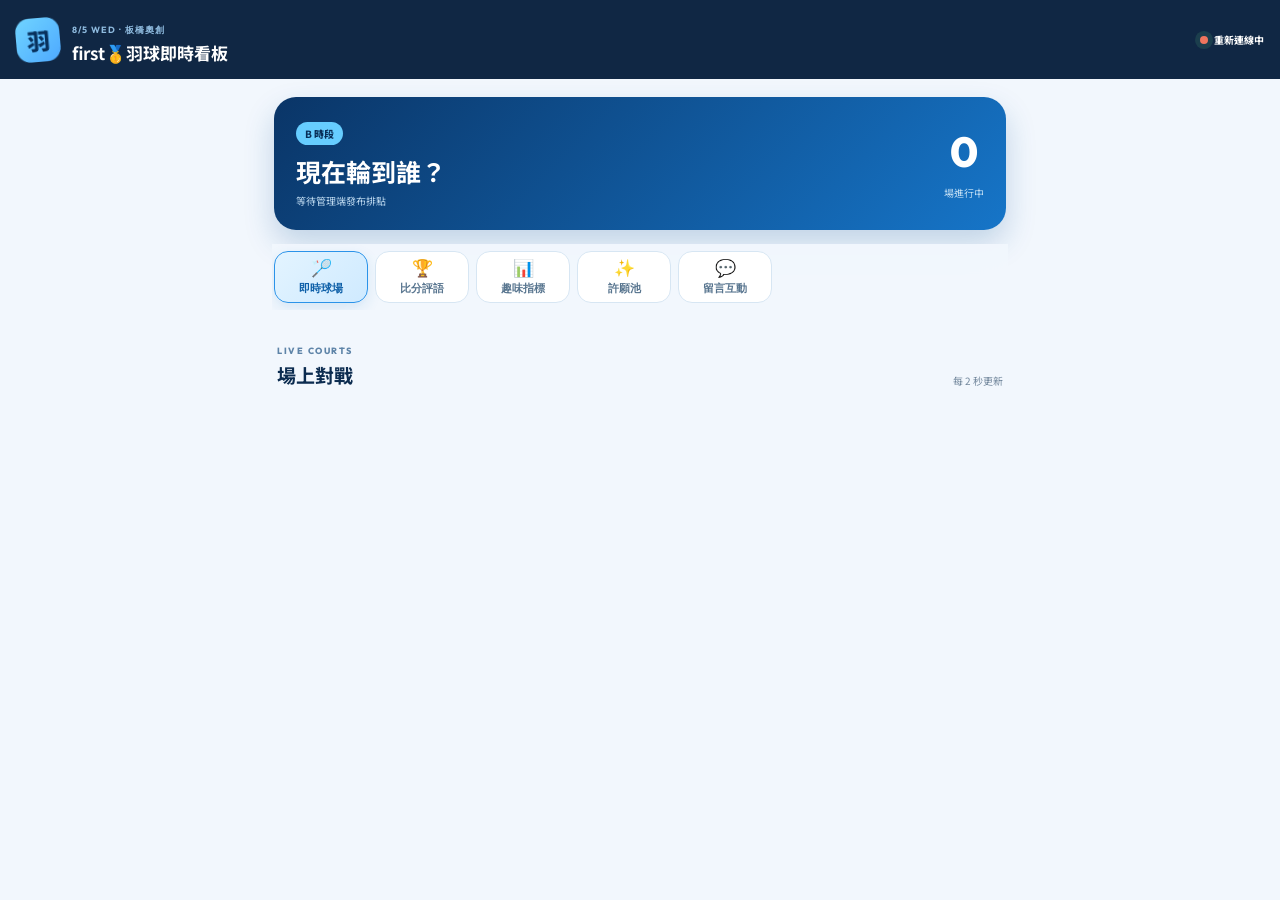
==== live.html @ 1ec9448b "Initial badminton management and player console" ====
<!doctype html>
<html lang="zh-Hant">
<head>
  <meta charset="UTF-8">
  <meta name="viewport" content="width=device-width,initial-scale=1,viewport-fit=cover">
  <meta name="theme-color" content="#071f3d">
  <title>first🥇羽球即時看板</title>
  <link rel="preconnect" href="https://fonts.googleapis.com">
  <link rel="preconnect" href="https://fonts.gstatic.com" crossorigin>
  <link href="https://fonts.googleapis.com/css2?family=Noto+Sans+TC:wght@400;500;600;700;800;900&family=Outfit:wght@600;700;800&display=swap" rel="stylesheet">
  <link rel="stylesheet" href="live.css">
  <link rel="stylesheet" href="live-extra.css">
</head>
<body>
  <header class="live-header">
    <div class="brand-ball">羽</div>
    <div><small>8/5 WED · 板橋奧創</small><h1>first🥇羽球即時看板</h1></div>
    <span class="connection"><i></i><b id="connection-text">連線中</b></span>
  </header>
  <main>
    <section class="hero">
      <div><span id="session-label">B 時段</span><h2>現在輪到誰？</h2><p id="updated-at">等待管理端發布排點</p></div>
      <div class="hero-number"><strong id="live-court-count">0</strong><small>場進行中</small></div>
    </section>

    <nav class="live-menu" aria-label="球友看板分類">
      <button class="active" data-live-menu="courts" aria-pressed="true"><span>🏸</span>即時球場</button>
      <button data-live-menu="results" aria-pressed="false"><span>🏆</span>比分評語</button>
      <button data-live-menu="stats" aria-pressed="false"><span>📊</span>趣味指標</button>
      <button data-live-menu="wishes" aria-pressed="false"><span>✨</span>許願池</button>
      <button data-live-menu="chat" aria-pressed="false"><span>💬</span>留言互動</button>
    </nav>

    <section class="live-panel active" data-live-panel="courts"><div class="section-title"><div><small>LIVE COURTS</small><h2>場上對戰</h2></div><span>每 2 秒更新</span></div><div id="live-courts" class="live-courts"></div></section>

    <section class="live-panel" data-live-panel="results"><div class="section-title"><div><small>LATEST RESULTS</small><h2>最新比分與評語</h2></div><button id="toggle-results" class="section-toggle" type="button" hidden>展開全部</button></div><div id="recent-results" class="results"></div></section>

    <section class="live-panel" data-live-panel="stats"><div class="section-title"><div><small>FUN STATS</small><h2>今晚趣味指標</h2></div><button id="toggle-stats" class="section-toggle" type="button" hidden>展開全部</button></div><div id="fun-stats" class="stats"></div></section>

    <section class="live-panel public-wish-section" data-live-panel="wishes"><div class="section-title"><div><small>WISH POOL</small><h2>球友許願池</h2></div><span>用比賽表現累積點數</span></div><div class="wish-points-guide"><span>勝場＋1</span><span>3 連勝＋2</span><span>越級成功＋2</span><span>Elo +25 換 1 點</span></div><form id="wish-form" class="wish-form"><select id="wish-player" required><option value="">我是誰？</option></select><select id="wish-type" required><option value="partner">指定搭檔 · 3 點</option><option value="opponent">指定對手 · 4 點</option><option value="mixed">想打混雙 · 3 點</option><option value="boss">挑戰魔王 · 5 點</option></select><input id="wish-target" maxlength="30" placeholder="對象或補充說明"><button>送出願望</button></form><div id="public-wishes" class="public-wishes"></div></section>

    <section class="live-panel cheer-section" data-live-panel="chat">
      <div class="section-title"><div><small>COURTSIDE CHAT</small><h2>場邊留言</h2></div><span>一起加油 🏸</span></div>
      <div id="comment-target" class="comment-target" hidden><span>正在針對 <b id="comment-target-label"></b> 留言</span><button id="clear-comment-target" type="button">改為一般留言 ×</button></div>
      <form id="comment-form" class="comment-form"><input id="comment-name" maxlength="18" placeholder="你的名字" autocomplete="nickname" required><input id="comment-message" maxlength="120" placeholder="說點什麼…" required><button>送出</button></form>
      <div id="comments" class="comments"></div>
    </section>
  </main>
  <div id="live-toast" class="live-toast"></div>
  <script src="live.js"></script>
</body>
</html>
---- live.css ----
:root{--navy:#071f3d;--blue:#176ec4;--sky:#5fc8ff;--paper:#f2f7fd;--ink:#0c2c50;--muted:#72879c;--gold:#f4bd4b;--line:#d9e7f4}*{box-sizing:border-box}body{margin:0;background:var(--paper);color:var(--ink);font-family:"Noto Sans TC",sans-serif}.live-header{position:sticky;top:0;z-index:10;display:grid;grid-template-columns:auto 1fr auto;gap:12px;align-items:center;padding:14px max(16px,env(safe-area-inset-left));background:rgba(7,31,61,.96);color:#fff;backdrop-filter:blur(14px)}.brand-ball{display:grid;place-items:center;width:44px;height:44px;border-radius:14px;background:linear-gradient(135deg,#70d4ff,#4da9ff);color:#08315d;font-size:23px;font-weight:900;transform:rotate(-5deg)}.live-header small{color:#8fbbdf;font:700 9px Outfit;letter-spacing:1px}.live-header h1{margin:2px 0 0;font-size:17px}.connection{display:flex;align-items:center;gap:6px;font-size:10px}.connection i{width:8px;height:8px;border-radius:50%;background:#68e38c;box-shadow:0 0 0 5px rgba(104,227,140,.12)}.connection.offline i{background:#ef755e}main{width:min(760px,100%);margin:auto;padding:18px 14px calc(32px + env(safe-area-inset-bottom))}.hero{display:flex;justify-content:space-between;align-items:center;padding:22px;border-radius:22px;background:linear-gradient(135deg,#0a3567,#1675c8);color:#fff;box-shadow:0 14px 30px rgba(20,86,148,.22)}.hero span{display:inline-block;padding:4px 9px;border-radius:99px;background:#66cdff;color:#082e58;font-size:10px;font-weight:800}.hero h2{margin:8px 0 4px;font-size:25px}.hero p{margin:0;color:#bcd8ef;font-size:10px}.hero-number{text-align:center}.hero-number strong{display:block;font:800 42px Outfit}.hero-number small{color:#c3dff4;font-size:10px}.section-title{display:flex;justify-content:space-between;align-items:end;margin:25px 3px 11px}.section-title small{color:#5e84a8;font:800 9px Outfit;letter-spacing:1.5px}.section-title h2{margin:2px 0 0;font-size:19px}.section-title>span{color:var(--muted);font-size:10px}.live-courts,.results,.comments{display:grid;gap:10px}.live-court,.result-card,.comment{border:1px solid var(--line);border-radius:18px;background:#fff;box-shadow:0 8px 22px rgba(25,75,119,.07)}.live-court{overflow:hidden}.court-heading{display:flex;justify-content:space-between;padding:13px 15px;background:#eaf5ff}.court-heading strong{font-size:13px}.court-heading span{color:#1670bd;font-size:10px;font-weight:700}.matchup{display:grid;grid-template-columns:1fr auto 1fr;align-items:center;padding:18px 14px}.side{display:grid;gap:6px;text-align:center}.side b{font-size:17px}.versus{color:#93a6b8;font:800 10px Outfit}.empty-live{padding:26px;border:1px dashed #b9cfe2;border-radius:17px;color:#7890a6;text-align:center;background:#f9fcff}.result-card{padding:15px}.result-top{display:grid;grid-template-columns:1fr auto 1fr;gap:10px;align-items:center}.result-team{font-size:13px;font-weight:700}.result-team:last-child{text-align:right}.result-score{padding:7px 10px;border-radius:11px;background:#0c3766;color:#fff;font:800 19px Outfit;white-space:nowrap}.result-meta{display:flex;justify-content:space-between;margin-top:12px;padding-top:10px;border-top:1px solid #e8f0f7;color:#7b8fa3;font-size:9px}.match-review{color:#176fba!important;font-weight:700}.stats{display:grid;grid-template-columns:repeat(2,1fr);gap:9px}.stat-card{position:relative;overflow:hidden;padding:15px;border:1px solid var(--line);border-radius:16px;background:#fff}.stat-card:first-child{grid-column:1/-1;background:linear-gradient(135deg,#fff7dc,#fff);border-color:#efd276}.stat-rank{position:absolute;right:12px;top:10px;color:#bdd0e0;font:800 26px Outfit}.stat-card:first-child .stat-rank{color:#e1b03e}.stat-card strong{display:block;padding-right:28px;font-size:16px}.stat-card span{display:block;margin-top:7px;color:#5f7890;font-size:10px}.stat-card b{color:#1671c1}.comment-form{display:grid;grid-template-columns:100px 1fr auto;gap:7px;padding:10px;border:1px solid var(--line);border-radius:17px;background:#fff}.comment-form input{min-width:0;border:0;border-radius:10px;background:#f1f6fb;padding:12px;color:var(--ink);font-size:14px}.comment-form button{border:0;border-radius:11px;background:linear-gradient(135deg,#64ceff,#419feb);padding:10px 16px;color:#092e56;font-weight:800}.comments{margin-top:10px}.comment{padding:13px}.comment-head{display:flex;justify-content:space-between}.comment-head strong{font-size:12px}.comment-head time{color:#91a2b2;font-size:9px}.comment p{margin:7px 0 10px;font-size:13px;line-height:1.55}.reactions{display:flex;gap:6px}.reaction{min-height:34px;border:1px solid #dce9f4;border-radius:99px;background:#f6faff;padding:5px 9px;color:#486985;font-size:11px}.live-toast{position:fixed;left:50%;bottom:calc(18px + env(safe-area-inset-bottom));z-index:20;transform:translate(-50%,80px);opacity:0;padding:11px 16px;border-radius:99px;background:#092f5a;color:#fff;font-size:12px;transition:.2s}.live-toast.show{transform:translate(-50%,0);opacity:1}@media(min-width:650px){.live-courts{grid-template-columns:1fr 1fr}.stats{grid-template-columns:repeat(4,1fr)}.stat-card:first-child{grid-column:auto}}@media(max-width:460px){.comment-form{grid-template-columns:1fr auto}.comment-form #comment-name{grid-column:1/-1}.matchup{padding-inline:9px}.side b{font-size:15px}}
---- live-extra.css ----
.match-comment-button{width:100%;min-height:40px;margin-top:11px;border:1px solid #d7e6f3;border-radius:11px;background:#f2f8fd;color:#176bb8;font-size:11px;font-weight:800}
.comment-target{display:flex;justify-content:space-between;align-items:center;gap:8px;margin-bottom:8px;padding:10px 12px;border:1px solid #b9daf5;border-radius:13px;background:#eaf6ff;color:#315d82;font-size:10px}
.comment-target[hidden]{display:none}.comment-target span{min-width:0;overflow:hidden;text-overflow:ellipsis;white-space:nowrap}.comment-target button{flex:0 0 auto;border:0;background:transparent;color:#176bb8;font-size:10px;font-weight:700}
.comment-match-tag{max-width:100%;margin-bottom:9px;padding:4px 8px;border:0;border-radius:99px;background:#e8f4ff;color:#176bb8;font-size:9px;overflow:hidden;text-overflow:ellipsis;white-space:nowrap}
.mobile-court-floor{position:relative;aspect-ratio:1.45;margin:10px;border-radius:7px;overflow:hidden;background-color:#1765aa;background-image:linear-gradient(to right,transparent 10%,rgba(255,255,255,.58) 10%,rgba(255,255,255,.58) calc(10% + 1px),transparent calc(10% + 1px),transparent 50%,rgba(255,255,255,.68) 50%,rgba(255,255,255,.68) calc(50% + 1px),transparent calc(50% + 1px),transparent 90%,rgba(255,255,255,.58) 90%,rgba(255,255,255,.58) calc(90% + 1px),transparent calc(90% + 1px)),linear-gradient(to bottom,transparent 18%,rgba(255,255,255,.66) 18%,rgba(255,255,255,.66) calc(18% + 1px),transparent calc(18% + 1px),transparent 50%,rgba(255,255,255,.9) 50%,rgba(255,255,255,.9) calc(50% + 2px),transparent calc(50% + 2px),transparent 82%,rgba(255,255,255,.66) 82%,rgba(255,255,255,.66) calc(82% + 1px),transparent calc(82% + 1px)),linear-gradient(145deg,#247bc7,#0d4c89);box-shadow:inset 0 0 0 2px rgba(255,255,255,.8),inset 0 0 24px rgba(2,31,67,.25)}.mobile-court-lines{position:absolute;inset:7%;border:1px solid rgba(255,255,255,.65)}.mobile-court-floor .side{position:absolute;left:8%;right:8%;display:grid;grid-template-columns:1fr 1fr;gap:8px;z-index:2}.mobile-court-floor .top-side{top:19%}.mobile-court-floor .bottom-side{bottom:19%}.mobile-court-floor .side b{padding:7px 4px;border:1px solid rgba(255,255,255,.22);border-radius:99px;background:rgba(4,42,80,.58);color:#fff;font-size:13px;text-align:center;backdrop-filter:blur(3px)}.mobile-net{position:absolute;z-index:3;left:0;right:0;top:50%;transform:translateY(-50%);border-top:3px double #fff;color:rgba(255,255,255,.7);font:800 7px Outfit;letter-spacing:3px;text-align:center}.wish-points-guide{display:grid;grid-template-columns:repeat(4,1fr);gap:6px;margin-bottom:9px}.wish-points-guide span{padding:8px 4px;border-radius:10px;background:#e8f4ff;color:#176bb8;font-size:9px;font-weight:800;text-align:center}.wish-form{display:grid;grid-template-columns:1fr 1fr;gap:8px;padding:12px;border:1px solid #d8e7f4;border-radius:16px;background:#fff}.wish-form select,.wish-form input{min-width:0;min-height:44px;border:0;border-radius:10px;background:#f0f6fb;padding:10px;color:#163c61}.wish-form input{grid-column:1/-1}.wish-form button{grid-column:1/-1;min-height:46px;border:0;border-radius:11px;background:linear-gradient(135deg,#ffd568,#efaa31);color:#573700;font-weight:900}.public-wishes{display:grid;gap:7px;margin-top:10px}.public-wish{position:relative;padding:12px;border:1px solid #dce8f3;border-radius:13px;background:#fff}.public-wish span{position:absolute;right:10px;top:9px;color:#176bb8;font-size:9px;font-weight:800}.public-wish strong,.public-wish small{display:block}.public-wish strong{padding-right:62px;font-size:12px}.public-wish small{margin-top:4px;color:#7d90a2;font-size:9px}@media(max-width:460px){.wish-points-guide{grid-template-columns:repeat(2,1fr)}}

.mobile-court-floor{aspect-ratio:1.75}.mobile-team-label{position:absolute;left:8px;z-index:4;padding:3px 7px;border-radius:99px;color:#fff;font-size:9px;font-weight:900;box-shadow:0 2px 7px rgba(0,26,57,.25)}.mobile-team-label.mobile-a{top:7px;background:#22a4e5}.mobile-team-label.mobile-b{bottom:7px;background:#f0aa2d;color:#3b2700}.mobile-court-floor .top-side{top:18%}.mobile-court-floor .bottom-side{bottom:18%}

/* Mobile dashboard navigation and prominent signup levels */
.live-menu{position:sticky;top:72px;z-index:8;display:flex;gap:7px;margin:14px -2px 0;padding:7px 2px;overflow-x:auto;background:rgba(242,247,253,.94);scrollbar-width:none;backdrop-filter:blur(12px)}.live-menu::-webkit-scrollbar{display:none}.live-menu button{flex:0 0 auto;min-width:94px;min-height:52px;border:1px solid #d7e6f3;border-radius:14px;background:#fff;color:#58758f;font-size:11px;font-weight:800}.live-menu button span{display:block;margin-bottom:2px;font-size:17px}.live-menu button.active{border-color:#2b93e9;background:linear-gradient(135deg,#e3f4ff,#cfeaff);color:#0d5fa8;box-shadow:0 5px 14px rgba(35,124,201,.14)}.live-panel{display:none}.live-panel.active{display:block}.section-toggle{min-width:86px;min-height:42px;border:1px solid #c9e1f4;border-radius:12px;background:#eaf6ff;color:#176bb8;font-size:11px;font-weight:800}.section-toggle[hidden]{display:none}.live-player-name{position:relative;display:flex;align-items:center;justify-content:center;min-width:0;padding:6px 40px 6px 7px;border:1px solid rgba(255,255,255,.25);border-radius:12px;background:rgba(4,42,80,.72);color:#fff;text-align:center;box-shadow:0 3px 10px rgba(0,28,61,.16)}.mobile-court-floor .side>.live-player-name>b{display:block;min-width:0;padding:0;border:0;background:transparent;font-size:14px;overflow:hidden;text-overflow:ellipsis;white-space:nowrap;backdrop-filter:none}.live-level{display:inline-flex;align-items:baseline;gap:2px;margin-left:5px;padding:2px 5px;border-radius:8px;background:#ffe06e;color:#173d66;font-style:normal;vertical-align:middle;white-space:nowrap;box-shadow:0 2px 5px rgba(0,20,45,.15)}.live-player-name .live-level{position:absolute;right:4px;top:50%;transform:translateY(-50%);margin:0}.live-level small{font:900 7px Outfit,sans-serif;letter-spacing:.2px}.live-level b,.mobile-court-floor .side .live-level b{display:inline;padding:0;border:0;background:none;color:inherit;font:900 17px Outfit,sans-serif;line-height:1;backdrop-filter:none}.result-player{display:inline-block;white-space:nowrap}.result-team i{margin:0 3px;color:#a3b2bf;font-style:normal}.result-team .live-level{margin-left:3px;padding:1px 4px}.result-team .live-level b{font-size:14px}.stat-card strong{display:flex;align-items:center;gap:5px}.stat-card strong .live-level{margin-left:0}.stat-card strong .live-level b{font-size:16px}

@media(max-width:460px){.live-menu{top:70px}.live-menu button{min-width:88px}.result-top{grid-template-columns:minmax(0,1fr) auto minmax(0,1fr);gap:6px}.result-team{font-size:11px}.result-team .live-level{display:inline-flex;margin:2px 1px}.result-meta{align-items:flex-start;flex-direction:column;gap:5px}.mobile-court-floor .side>.live-player-name>b{font-size:12px}.live-level b,.mobile-court-floor .side .live-level b{font-size:16px}}

.live-player-name{padding-right:34px}.live-gender{display:inline-grid;place-items:center;width:22px;height:22px;margin-left:4px;border-radius:50%;color:#fff;font-size:10px;font-weight:900;font-style:normal;vertical-align:middle}.live-player-name .live-gender{position:absolute;right:5px;top:50%;transform:translateY(-50%);margin:0}.live-gender.male{background:#2387df}.live-gender.female{background:#ef4f91}.result-player .live-gender{width:18px;height:18px;font-size:8px}.result-delta{display:block;width:max-content;margin:5px 0 0;padding:2px 7px;border-radius:99px;font:900 13px Outfit,sans-serif}.result-team:last-child .result-delta{margin-left:auto}.result-delta.gain{background:#dcf6e6;color:#19864b}.result-delta.loss{background:#ffe4e4;color:#c13f3f}.stat-card strong .live-gender{flex:0 0 auto}

@media(max-width:460px){.result-player .live-gender{display:inline-grid;margin-top:2px}.result-delta{font-size:12px}}
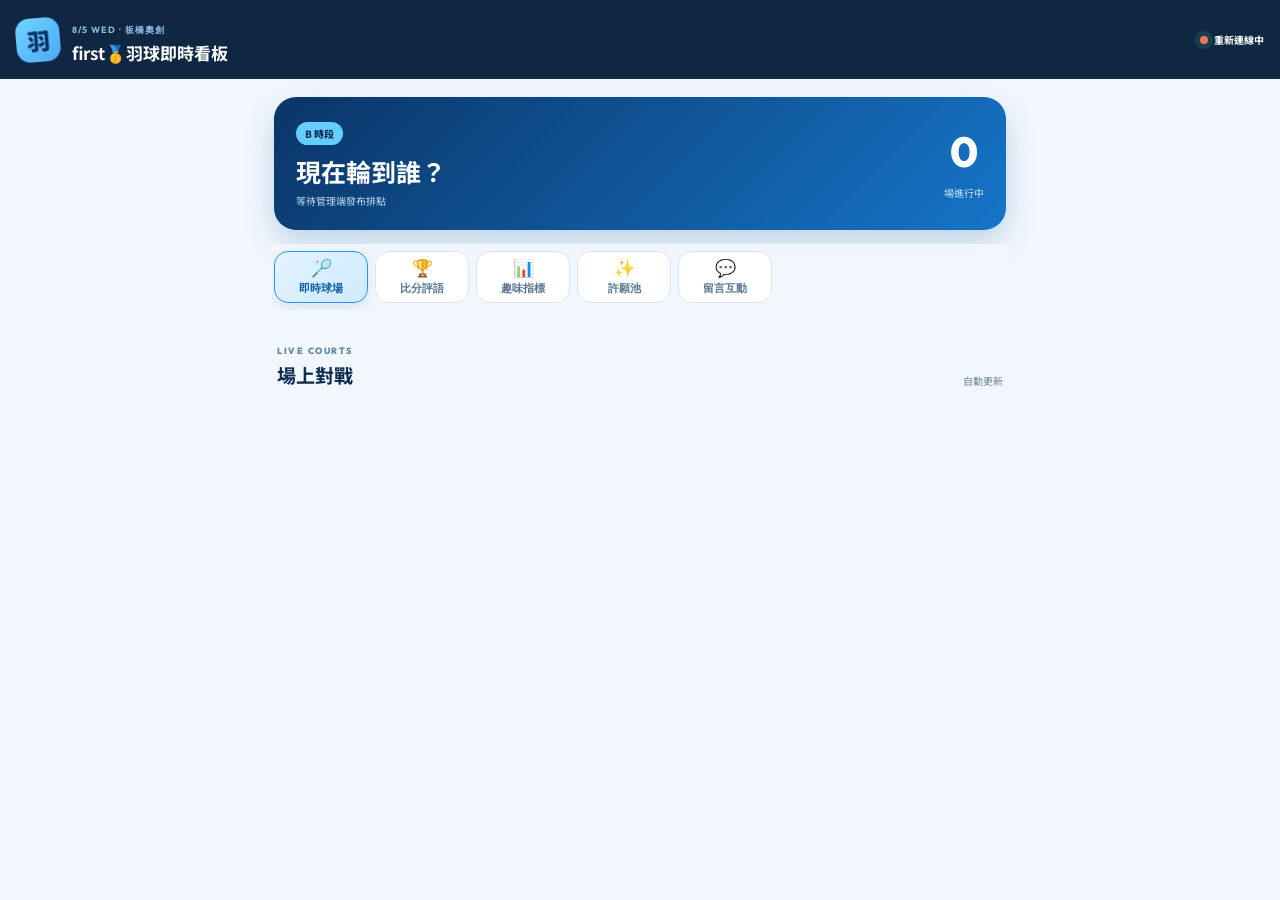
==== commit 0492cf33: "docs: stop promising a 2 second refresh on the live board" ====
--- a/live.html
+++ b/live.html
@@ -31,7 +31,7 @@
       <button data-live-menu="chat" aria-pressed="false"><span>💬</span>留言互動</button>
     </nav>
 
-    <section class="live-panel active" data-live-panel="courts"><div class="section-title"><div><small>LIVE COURTS</small><h2>場上對戰</h2></div><span>每 2 秒更新</span></div><div id="live-courts" class="live-courts"></div></section>
+    <section class="live-panel active" data-live-panel="courts"><div class="section-title"><div><small>LIVE COURTS</small><h2>場上對戰</h2></div><span>自動更新</span></div><div id="live-courts" class="live-courts"></div></section>
 
     <section class="live-panel" data-live-panel="results"><div class="section-title"><div><small>LATEST RESULTS</small><h2>最新比分與評語</h2></div><button id="toggle-results" class="section-toggle" type="button" hidden>展開全部</button></div><div id="recent-results" class="results"></div></section>
 
